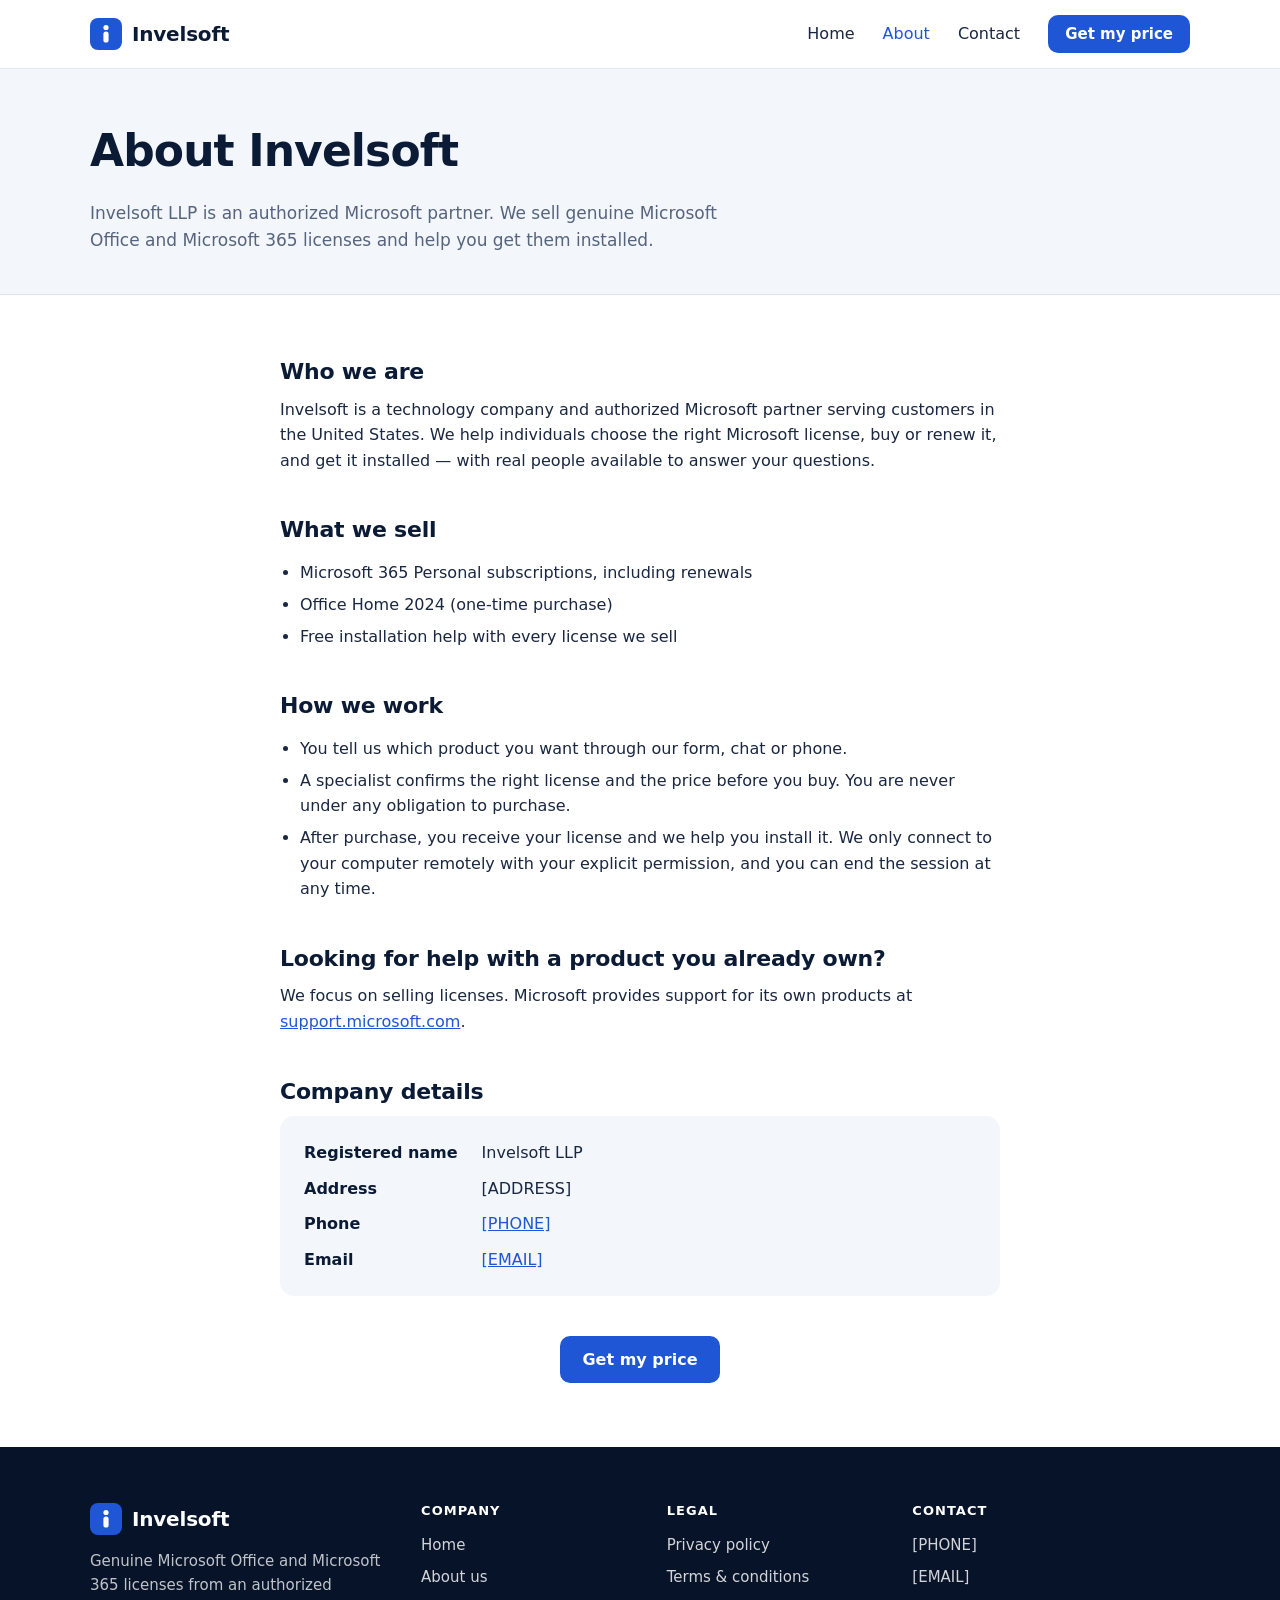
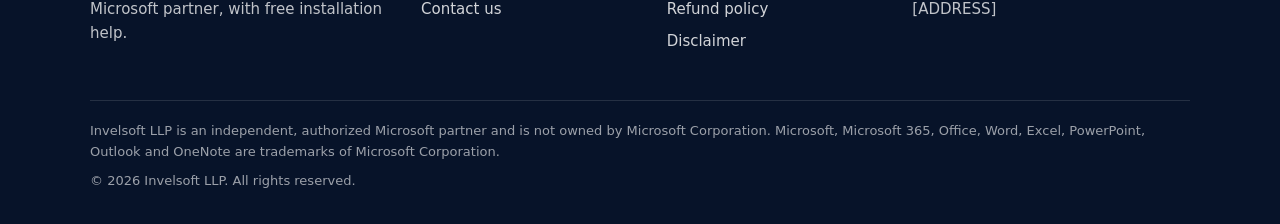
==== about.html @ 3e319850 "Focus landing page on buying Microsoft Office and Microsoft 365 Two products (Microsoft 365 Personal" ====
<!DOCTYPE html>
<html lang="en">
<head>
  <meta charset="utf-8">
  <meta name="viewport" content="width=device-width, initial-scale=1, viewport-fit=cover">
  <title>About us – Invelsoft</title>
  <meta name="description" content="Invelsoft LLP is an authorized Microsoft partner selling genuine Microsoft Office and Microsoft 365 licenses with free installation help.">
  <link rel="icon" href="favicon.svg" type="image/svg+xml">
  <link rel="stylesheet" href="css/style.css">
  <script src="js/main.js" defer></script>
</head>
<body class="has-mobile-cta">
  <a class="skip-link" href="#main">Skip to content</a>

  <header class="site-header">
    <div class="container header-inner">
      <a class="brand" href="index.html" aria-label="Invelsoft home">
        <svg class="brand-mark" viewBox="0 0 32 32" aria-hidden="true"><rect width="32" height="32" rx="8" fill="#1f56d6"/><circle cx="16" cy="9.5" r="2.6" fill="#fff"/><rect x="13.4" y="13.5" width="5.2" height="11" rx="2.6" fill="#fff"/></svg>
        <span>Invelsoft</span>
      </a>
      <button class="nav-toggle" type="button" aria-expanded="false" aria-controls="site-nav" aria-label="Menu">
        <span></span><span></span><span></span>
      </button>
      <nav id="site-nav" class="site-nav" aria-label="Main">
        <a href="index.html">Home</a>
        <a href="about.html" aria-current="page">About</a>
        <a href="contact.html">Contact</a>
        <a class="btn btn-primary btn-sm" href="index.html#quote">Get my price</a>
      </nav>
    </div>
  </header>

  <main id="main">
    <section class="page-hero">
      <div class="container">
        <h1>About Invelsoft</h1>
        <p>Invelsoft LLP is an authorized Microsoft partner. We sell genuine Microsoft Office and Microsoft 365 licenses and help you get them installed.</p>
      </div>
    </section>

    <section class="section">
      <div class="container prose">
        <h2>Who we are</h2>
        <p>Invelsoft is a technology company and authorized Microsoft partner serving customers in the United States. We help individuals choose the right Microsoft license, buy or renew it, and get it installed — with real people available to answer your questions.</p>

        <h2>What we sell</h2>
        <ul>
          <li>Microsoft 365 Personal subscriptions, including renewals</li>
          <li>Office Home 2024 (one-time purchase)</li>
          <li>Free installation help with every license we sell</li>
        </ul>

        <h2>How we work</h2>
        <ul>
          <li>You tell us which product you want through our form, chat or phone.</li>
          <li>A specialist confirms the right license and the price before you buy. You are never under any obligation to purchase.</li>
          <li>After purchase, you receive your license and we help you install it. We only connect to your computer remotely with your explicit permission, and you can end the session at any time.</li>
        </ul>

        <h2>Looking for help with a product you already own?</h2>
        <p>We focus on selling licenses. Microsoft provides support for its own products at <a href="https://support.microsoft.com" rel="noopener" target="_blank">support.microsoft.com</a>.</p>

        <h2>Company details</h2>
        <dl class="detail-list">
          <dt>Registered name</dt>
          <dd>Invelsoft LLP</dd>
          <dt>Address</dt>
          <dd>[ADDRESS]</dd>
          <dt>Phone</dt>
          <dd><a href="tel:[PHONE_TEL]">[PHONE]</a></dd>
          <dt>Email</dt>
          <dd><a href="mailto:[EMAIL]">[EMAIL]</a></dd>
        </dl>

        <div class="center-cta">
          <a class="btn btn-primary" href="index.html#quote">Get my price</a>
        </div>
      </div>
    </section>
  </main>

  <footer class="site-footer">
    <div class="container">
      <div class="footer-grid">
        <div class="footer-brand">
          <a class="brand" href="index.html">
            <svg class="brand-mark" viewBox="0 0 32 32" aria-hidden="true"><rect width="32" height="32" rx="8" fill="#1f56d6"/><circle cx="16" cy="9.5" r="2.6" fill="#fff"/><rect x="13.4" y="13.5" width="5.2" height="11" rx="2.6" fill="#fff"/></svg>
            <span>Invelsoft</span>
          </a>
          <p>Genuine Microsoft Office and Microsoft 365 licenses from an authorized Microsoft partner, with free installation help.</p>
        </div>
        <div>
          <h2 class="footer-title">Company</h2>
          <ul>
            <li><a href="index.html">Home</a></li>
            <li><a href="about.html">About us</a></li>
            <li><a href="contact.html">Contact us</a></li>
          </ul>
        </div>
        <div>
          <h2 class="footer-title">Legal</h2>
          <ul>
            <li><a href="privacy-policy.html">Privacy policy</a></li>
            <li><a href="terms.html">Terms &amp; conditions</a></li>
            <li><a href="refund-policy.html">Refund policy</a></li>
            <li><a href="disclaimer.html">Disclaimer</a></li>
          </ul>
        </div>
        <div>
          <h2 class="footer-title">Contact</h2>
          <ul>
            <li><a href="tel:[PHONE_TEL]">[PHONE]</a></li>
            <li><a href="mailto:[EMAIL]">[EMAIL]</a></li>
            <li>[ADDRESS]</li>
          </ul>
        </div>
      </div>
      <div class="footer-bottom">
        <p>Invelsoft LLP is an independent, authorized Microsoft partner and is not owned by Microsoft Corporation. Microsoft, Microsoft 365, Office, Word, Excel, PowerPoint, Outlook and OneNote are trademarks of Microsoft Corporation.</p>
        <p>&copy; <span data-year>2026</span> Invelsoft LLP. All rights reserved.</p>
      </div>
    </div>
  </footer>

  <div class="mobile-cta">
    <a class="btn btn-outline" href="tel:[PHONE_TEL]">
      <svg class="icon" viewBox="0 0 24 24" aria-hidden="true"><path d="M22 16.92v3a2 2 0 0 1-2.18 2 19.79 19.79 0 0 1-8.63-3.07 19.5 19.5 0 0 1-6-6 19.79 19.79 0 0 1-3.07-8.67A2 2 0 0 1 4.11 2h3a2 2 0 0 1 2 1.72c.13.96.36 1.9.7 2.81a2 2 0 0 1-.45 2.11L8.09 9.91a16 16 0 0 0 6 6l1.27-1.27a2 2 0 0 1 2.11-.45c.91.34 1.85.57 2.81.7A2 2 0 0 1 22 16.92z"/></svg>
      Call now
    </a>
    <a class="btn btn-primary" href="index.html#quote">Get my price</a>
  </div>
</body>
</html>
---- css/style.css ----
:root {
  --navy: #0b1b36;
  --ink: #1a2740;
  --muted: #56647d;
  --line: #e0e6ef;
  --bg: #ffffff;
  --bg-soft: #f3f6fb;
  --primary: #1f56d6;
  --primary-hover: #1846b3;
  --primary-soft: #e9efff;
  --success: #0e8f64;
  --success-soft: #e2f5ee;
  --danger: #b42323;
  --danger-soft: #fdeeee;
  --radius: 14px;
  --shadow: 0 1px 2px rgba(11, 27, 54, 0.05), 0 6px 20px rgba(11, 27, 54, 0.06);
  --shadow-lg: 0 2px 4px rgba(11, 27, 54, 0.05), 0 18px 40px rgba(11, 27, 54, 0.1);
  --header-h: 68px;
  --font: system-ui, -apple-system, "Segoe UI", Roboto, "Helvetica Neue", Arial, sans-serif;
}

*,
*::before,
*::after {
  box-sizing: border-box;
}

[hidden] {
  display: none !important;
}

html {
  color-scheme: light;
  -webkit-text-size-adjust: 100%;
  scroll-behavior: smooth;
}

body {
  margin: 0;
  font-family: var(--font);
  font-size: 16px;
  line-height: 1.6;
  color: var(--ink);
  background: var(--bg);
}

img,
svg {
  display: block;
  max-width: 100%;
}

a {
  color: var(--primary);
}

a:hover {
  color: var(--primary-hover);
}

h1,
h2,
h3 {
  margin: 0 0 0.5em;
  line-height: 1.2;
  color: var(--navy);
  letter-spacing: -0.01em;
}

h1 {
  font-size: clamp(2rem, 4.2vw, 2.75rem);
  letter-spacing: -0.02em;
}

h2 {
  font-size: clamp(1.5rem, 3vw, 2rem);
}

h3,
.h3 {
  font-size: 1.125rem;
}

p {
  margin: 0 0 1em;
}

:focus-visible {
  outline: 3px solid var(--primary);
  outline-offset: 2px;
}

[id] {
  scroll-margin-top: calc(var(--header-h) + 16px);
}

.container {
  width: 100%;
  max-width: 1140px;
  margin: 0 auto;
  padding: 0 20px;
}

.container.narrow {
  max-width: 760px;
}

.icon {
  fill: none;
  stroke: currentColor;
  stroke-width: 1.8;
  stroke-linecap: round;
  stroke-linejoin: round;
}

.skip-link {
  position: absolute;
  left: 12px;
  top: -60px;
  z-index: 100;
  padding: 10px 16px;
  background: var(--navy);
  color: #fff;
  border-radius: 8px;
  text-decoration: none;
}

.skip-link:focus {
  top: 12px;
  color: #fff;
}

.lead {
  font-size: 1.125rem;
  color: var(--muted);
}

/* Buttons */

.btn {
  display: inline-flex;
  align-items: center;
  justify-content: center;
  gap: 0.5rem;
  padding: 0.8rem 1.35rem;
  border: 1.5px solid transparent;
  border-radius: 10px;
  font: inherit;
  font-size: 1rem;
  font-weight: 700;
  line-height: 1.2;
  text-decoration: none;
  cursor: pointer;
  transition: background-color 0.15s, border-color 0.15s, color 0.15s;
}

.btn .icon {
  width: 18px;
  height: 18px;
  flex: none;
}

.btn-primary {
  background: var(--primary);
  color: #fff;
}

.btn-primary:hover {
  background: var(--primary-hover);
  color: #fff;
}

.btn-outline {
  background: #fff;
  color: var(--navy);
  border-color: var(--line);
}

.btn-outline:hover {
  border-color: var(--primary);
  color: var(--primary);
}

.btn-light {
  background: #fff;
  color: var(--navy);
}

.btn-light:hover {
  background: var(--primary-soft);
  color: var(--navy);
}

.btn-ghost-light {
  background: transparent;
  color: #fff;
  border-color: rgba(255, 255, 255, 0.4);
}

.btn-ghost-light:hover {
  background: rgba(255, 255, 255, 0.08);
  border-color: #fff;
  color: #fff;
}

.btn-sm {
  padding: 0.55rem 1rem;
  font-size: 0.9375rem;
}

.btn[disabled] {
  opacity: 0.7;
  cursor: progress;
}

/* Top bar + header */

.topbar {
  padding: 8px 16px;
  background: var(--navy);
  color: #d9e2f2;
  font-size: 0.8125rem;
  text-align: center;
}

.topbar strong {
  color: #fff;
}

.site-header {
  position: sticky;
  top: 0;
  z-index: 50;
  background: rgba(255, 255, 255, 0.97);
  border-bottom: 1px solid var(--line);
}

.header-inner {
  display: flex;
  align-items: center;
  justify-content: space-between;
  gap: 16px;
  height: var(--header-h);
}

.brand {
  display: inline-flex;
  align-items: center;
  gap: 10px;
  font-size: 1.25rem;
  font-weight: 800;
  letter-spacing: -0.01em;
  color: var(--navy);
  text-decoration: none;
}

.brand:hover {
  color: var(--navy);
}

.brand-mark {
  width: 32px;
  height: 32px;
  flex: none;
}

.header-actions {
  display: flex;
  align-items: center;
  gap: 18px;
}

.header-phone {
  display: flex;
  align-items: center;
  gap: 10px;
  color: var(--navy);
  text-decoration: none;
}

.header-phone:hover {
  color: var(--primary);
}

.header-phone .icon {
  width: 20px;
  height: 20px;
  color: var(--primary);
}

.header-phone small {
  display: block;
  font-size: 0.75rem;
  line-height: 1.2;
  color: var(--muted);
}

.header-phone strong {
  display: block;
  font-size: 1rem;
  line-height: 1.25;
}

.site-nav {
  display: flex;
  align-items: center;
  gap: 28px;
}

.site-nav a:not(.btn) {
  color: var(--ink);
  font-weight: 500;
  text-decoration: none;
}

.site-nav a:not(.btn):hover,
.site-nav a[aria-current="page"] {
  color: var(--primary);
}

.nav-toggle {
  display: none;
}

@media (max-width: 640px) {
  .header-phone small,
  .header-cta {
    display: none;
  }
}

@media (max-width: 760px) {
  .nav-toggle {
    display: inline-flex;
    flex-direction: column;
    align-items: center;
    justify-content: center;
    gap: 5px;
    width: 44px;
    height: 44px;
    padding: 0;
    background: #fff;
    border: 1px solid var(--line);
    border-radius: 10px;
    cursor: pointer;
  }

  .nav-toggle span {
    display: block;
    width: 20px;
    height: 2px;
    background: var(--navy);
    border-radius: 2px;
    transition: transform 0.2s, opacity 0.2s;
  }

  .nav-toggle[aria-expanded="true"] span:nth-child(1) {
    transform: translateY(7px) rotate(45deg);
  }

  .nav-toggle[aria-expanded="true"] span:nth-child(2) {
    opacity: 0;
  }

  .nav-toggle[aria-expanded="true"] span:nth-child(3) {
    transform: translateY(-7px) rotate(-45deg);
  }

  .site-nav {
    position: absolute;
    top: var(--header-h);
    left: 0;
    right: 0;
    display: none;
    flex-direction: column;
    align-items: stretch;
    gap: 0;
    padding: 4px 20px 20px;
    background: #fff;
    border-bottom: 1px solid var(--line);
    box-shadow: var(--shadow);
  }

  .site-nav.is-open {
    display: flex;
  }

  .site-nav a:not(.btn) {
    padding: 12px 0;
    border-bottom: 1px solid var(--line);
  }

  .site-nav .btn {
    margin-top: 16px;
  }
}

/* Hero */

.hero {
  padding: 48px 0 56px;
  background: linear-gradient(180deg, var(--bg-soft) 0%, #fff 100%);
}

.hero-grid {
  display: grid;
  grid-template-columns: minmax(0, 1.1fr) minmax(0, 0.9fr);
  gap: 48px;
  align-items: start;
}

.badge {
  display: inline-flex;
  align-items: center;
  gap: 8px;
  margin-bottom: 18px;
  padding: 6px 12px;
  background: #fff;
  border: 1px solid var(--line);
  border-radius: 999px;
  font-size: 0.8125rem;
  font-weight: 700;
  color: var(--navy);
}

.badge .icon {
  width: 16px;
  height: 16px;
  color: var(--primary);
  stroke-width: 2.2;
}

.hero h1 .accent {
  color: var(--primary);
}

.hero .lead {
  max-width: 560px;
  margin-bottom: 22px;
}

.hero-points {
  display: grid;
  gap: 10px;
  margin: 0 0 28px;
  padding: 0;
  list-style: none;
}

.hero-points li {
  display: flex;
  align-items: flex-start;
  gap: 10px;
  font-weight: 500;
}

.hero-points .icon,
.checklist .icon {
  flex: none;
  color: var(--success);
  stroke-width: 3;
}

.hero-points .icon {
  width: 24px;
  height: 24px;
  padding: 5px;
  border-radius: 50%;
  background: var(--success-soft);
}

.hero-actions {
  display: flex;
  flex-wrap: wrap;
  gap: 12px;
}

@media (max-width: 900px) {
  .hero-grid {
    grid-template-columns: 1fr;
    gap: 32px;
  }
}

@media (max-width: 760px) {
  .hero {
    padding: 32px 0 40px;
  }

  .hero-actions {
    display: none;
  }
}

/* Quote form */

.quote-card {
  padding: 28px;
  background: #fff;
  border: 1px solid var(--line);
  border-radius: 18px;
  box-shadow: var(--shadow-lg);
}

.quote-card h2 {
  margin-bottom: 4px;
  font-size: 1.375rem;
}

.quote-sub {
  margin: 0 0 18px;
  font-size: 0.9375rem;
  color: var(--muted);
}

.quote-card .btn-primary {
  width: 100%;
  padding: 0.9rem;
}

.quote-alt {
  margin: 14px 0 0;
  text-align: center;
  font-size: 0.9375rem;
  color: var(--muted);
}

.quote-alt a {
  font-weight: 700;
}

.consent {
  margin: 14px 0 0;
  font-size: 0.75rem;
  line-height: 1.5;
  color: var(--muted);
}

.field {
  display: flex;
  flex-direction: column;
  gap: 6px;
  margin-bottom: 14px;
}

.field label {
  font-size: 0.9375rem;
  font-weight: 600;
  color: var(--navy);
}

.field input,
.field select,
.field textarea {
  width: 100%;
  padding: 0.75rem 0.9rem;
  font: inherit;
  color: var(--ink);
  background: #fff;
  border: 1.5px solid #cdd6e4;
  border-radius: 10px;
  transition: border-color 0.15s, box-shadow 0.15s;
}

.field input:focus,
.field select:focus,
.field textarea:focus {
  outline: none;
  border-color: var(--primary);
  box-shadow: 0 0 0 4px rgba(31, 86, 214, 0.15);
}

.field input:user-invalid,
.field select:user-invalid {
  border-color: var(--danger);
}

.form-error {
  margin: 0 0 14px;
  padding: 10px 14px;
  background: var(--danger-soft);
  border: 1px solid #f1c4c4;
  border-radius: 10px;
  font-size: 0.9375rem;
  color: var(--danger);
}

.hp {
  position: absolute;
  left: -10000px;
  width: 1px;
  height: 1px;
  overflow: hidden;
}

@media (max-width: 560px) {
  .quote-card {
    padding: 22px 18px;
  }
}

/* Trust strip */

.trust-strip {
  background: #fff;
  border-top: 1px solid var(--line);
  border-bottom: 1px solid var(--line);
}

.trust-grid {
  display: grid;
  grid-template-columns: repeat(4, 1fr);
  gap: 16px;
  margin: 0;
  padding: 20px 0;
  list-style: none;
}

.trust-grid li {
  display: flex;
  align-items: center;
  gap: 12px;
}

.trust-grid strong {
  display: block;
  font-size: 0.9375rem;
  line-height: 1.3;
  color: var(--navy);
}

.trust-grid span {
  font-size: 0.8125rem;
  color: var(--muted);
}

.icon-tile {
  display: grid;
  place-items: center;
  flex: none;
  width: 44px;
  height: 44px;
  border-radius: 12px;
  background: var(--primary-soft);
  color: var(--primary);
}

.icon-tile .icon {
  width: 24px;
  height: 24px;
}

@media (max-width: 900px) {
  .trust-grid {
    grid-template-columns: 1fr 1fr;
  }
}

/* Sections */

.section {
  padding: 64px 0;
}

.section-alt {
  background: var(--bg-soft);
}

.section-head {
  max-width: 640px;
  margin: 0 auto 36px;
  text-align: center;
}

.section-head p {
  margin: 0;
  color: var(--muted);
}

@media (max-width: 560px) {
  .section {
    padding: 48px 0;
  }
}

/* Products */

.products {
  display: grid;
  grid-template-columns: repeat(2, minmax(0, 380px));
  justify-content: center;
  gap: 24px;
  margin: 0;
  padding: 0;
  list-style: none;
}

.product {
  position: relative;
  display: flex;
  flex-direction: column;
  padding: 24px 22px;
  background: #fff;
  border: 1px solid var(--line);
  border-radius: 16px;
}

.product.is-featured {
  border: 2px solid var(--primary);
  box-shadow: var(--shadow);
}

.product-tag {
  position: absolute;
  top: -12px;
  left: 20px;
  padding: 3px 10px;
  border-radius: 999px;
  background: var(--primary);
  color: #fff;
  font-size: 0.6875rem;
  font-weight: 800;
  letter-spacing: 0.05em;
  text-transform: uppercase;
}

.product .icon-tile {
  margin-bottom: 14px;
}

.product h3 {
  margin-bottom: 4px;
}

.product-desc {
  min-height: 3em;
  margin: 0 0 14px;
  font-size: 0.875rem;
  color: var(--muted);
}

.price {
  margin: 0;
  font-size: 1.625rem;
  font-weight: 800;
  line-height: 1.2;
  color: var(--navy);
}

.price small {
  font-size: 0.8125rem;
  font-weight: 600;
  color: var(--muted);
}

.checklist {
  display: grid;
  gap: 6px;
  flex: 1;
  margin: 14px 0 20px;
  padding: 0;
  list-style: none;
  font-size: 0.875rem;
}

.checklist li {
  display: flex;
  align-items: flex-start;
  gap: 8px;
}

.checklist .icon {
  width: 16px;
  height: 16px;
  margin-top: 3px;
}

.product .btn {
  width: 100%;
}

.products-note {
  margin: 28px 0 0;
  text-align: center;
  color: var(--muted);
}

.products-note a {
  font-weight: 700;
}

@media (max-width: 800px) {
  .products {
    grid-template-columns: minmax(0, 440px);
    gap: 28px;
  }
}

/* Included + steps */

.features {
  display: grid;
  grid-template-columns: repeat(4, 1fr);
  gap: 18px;
}

.feature,
.step-card,
.info-card {
  padding: 24px;
  background: #fff;
  border: 1px solid var(--line);
  border-radius: var(--radius);
}

.feature .icon-tile {
  margin-bottom: 14px;
}

.feature h3,
.step-card h3 {
  margin-bottom: 6px;
  font-size: 1.0625rem;
}

.feature p,
.step-card p,
.info-card p {
  margin: 0;
  font-size: 0.9375rem;
  color: var(--muted);
}

.steps-grid {
  display: grid;
  grid-template-columns: repeat(3, 1fr);
  gap: 18px;
  margin: 0;
  padding: 0;
  list-style: none;
}

.step-num {
  display: grid;
  place-items: center;
  width: 38px;
  height: 38px;
  margin-bottom: 14px;
  border-radius: 50%;
  background: var(--primary);
  color: #fff;
  font-weight: 800;
}

@media (max-width: 900px) {
  .features {
    grid-template-columns: 1fr 1fr;
  }

  .steps-grid {
    grid-template-columns: 1fr;
  }
}

@media (max-width: 480px) {
  .features {
    gap: 12px;
  }

  .feature {
    padding: 18px 16px;
  }

  .feature h3 {
    font-size: 1rem;
  }

  .feature p {
    font-size: 0.875rem;
  }
}

/* FAQ */

.faq {
  display: grid;
  gap: 12px;
  max-width: 760px;
  margin: 0 auto;
}

.faq details {
  background: #fff;
  border: 1px solid var(--line);
  border-radius: 12px;
}

.faq summary {
  display: flex;
  align-items: center;
  justify-content: space-between;
  gap: 16px;
  padding: 16px 20px;
  font-weight: 600;
  color: var(--navy);
  cursor: pointer;
  list-style: none;
}

.faq summary::-webkit-details-marker {
  display: none;
}

.faq summary::after {
  content: "+";
  flex: none;
  font-size: 1.5rem;
  font-weight: 400;
  line-height: 1;
  color: var(--primary);
  transition: transform 0.15s;
}

.faq details[open] summary::after {
  transform: rotate(45deg);
}

.faq details p {
  margin: 0;
  padding: 0 20px 18px;
  color: var(--muted);
}

/* CTA band */

.cta-band {
  padding: 52px 0;
  background: var(--navy);
  color: #fff;
}

.cta-inner {
  display: flex;
  flex-wrap: wrap;
  align-items: center;
  justify-content: space-between;
  gap: 24px;
}

.cta-band h2 {
  margin-bottom: 6px;
  color: #fff;
}

.cta-band p {
  margin: 0;
  color: rgba(255, 255, 255, 0.78);
}

.cta-actions {
  display: flex;
  flex-wrap: wrap;
  gap: 12px;
}

/* Footer */

.site-footer {
  padding: 56px 0 24px;
  background: #071329;
  color: rgba(255, 255, 255, 0.75);
  font-size: 0.9375rem;
}

.footer-grid {
  display: grid;
  grid-template-columns: 1.4fr 1fr 1fr 1.3fr;
  gap: 32px;
}

.footer-brand .brand {
  margin-bottom: 14px;
  color: #fff;
}

.footer-title {
  margin-bottom: 14px;
  font-size: 0.8125rem;
  letter-spacing: 0.08em;
  text-transform: uppercase;
  color: #fff;
}

.site-footer ul {
  display: grid;
  gap: 8px;
  margin: 0;
  padding: 0;
  list-style: none;
}

.site-footer a {
  color: rgba(255, 255, 255, 0.82);
  text-decoration: none;
}

.site-footer a:hover {
  color: #fff;
  text-decoration: underline;
}

.footer-bottom {
  margin-top: 40px;
  padding-top: 20px;
  border-top: 1px solid rgba(255, 255, 255, 0.12);
  font-size: 0.8125rem;
  color: rgba(255, 255, 255, 0.6);
}

.footer-bottom p {
  margin: 0 0 8px;
}

@media (max-width: 900px) {
  .footer-grid {
    grid-template-columns: 1fr 1fr;
  }
}

@media (max-width: 560px) {
  .footer-grid {
    grid-template-columns: 1fr;
  }
}

/* Sticky mobile call bar */

.mobile-cta {
  display: none;
}

@media (max-width: 760px) {
  .mobile-cta {
    position: fixed;
    left: 0;
    right: 0;
    bottom: 0;
    z-index: 60;
    display: grid;
    grid-template-columns: 1fr 1fr;
    gap: 10px;
    padding: 10px 12px calc(10px + env(safe-area-inset-bottom));
    background: #fff;
    border-top: 1px solid var(--line);
    box-shadow: 0 -6px 20px rgba(11, 27, 54, 0.08);
  }

  .mobile-cta .btn {
    padding: 0.75rem 0.5rem;
    font-size: 0.9375rem;
  }

  body.has-mobile-cta {
    padding-bottom: calc(72px + env(safe-area-inset-bottom));
  }
}

/* Inner pages */

.page-hero {
  padding: 56px 0 40px;
  background: var(--bg-soft);
  border-bottom: 1px solid var(--line);
}

.page-hero p {
  max-width: 680px;
  margin: 0;
  font-size: 1.0625rem;
  color: var(--muted);
}

.prose {
  max-width: 760px;
}

.prose h2 {
  margin-top: 2em;
  font-size: 1.375rem;
}

.prose h2:first-child {
  margin-top: 0;
}

.prose ul {
  padding-left: 1.25rem;
}

.prose li {
  margin-bottom: 0.4em;
}

.updated {
  margin-top: 10px;
  font-size: 0.9375rem;
  color: var(--muted);
}

.info-grid {
  display: grid;
  grid-template-columns: repeat(3, 1fr);
  gap: 20px;
}

.info-card {
  box-shadow: var(--shadow);
}

.info-card .icon-tile {
  margin-bottom: 16px;
}

.info-card a {
  font-weight: 600;
  word-break: break-word;
}

.detail-list {
  display: grid;
  grid-template-columns: max-content 1fr;
  gap: 10px 24px;
  margin: 0;
  padding: 24px;
  background: var(--bg-soft);
  border-radius: var(--radius);
}

.detail-list dt {
  font-weight: 600;
  color: var(--navy);
}

.detail-list dd {
  margin: 0;
}

.center-cta {
  margin-top: 40px;
  text-align: center;
}

@media (max-width: 900px) {
  .info-grid {
    grid-template-columns: 1fr;
  }
}

@media (max-width: 560px) {
  .detail-list {
    grid-template-columns: 1fr;
    gap: 2px;
  }

  .detail-list dd {
    margin-bottom: 10px;
  }
}

/* Thank you */

.thanks {
  min-height: 60vh;
  padding: 72px 0;
  background: var(--bg-soft);
  text-align: center;
}

.panel {
  max-width: 600px;
  margin: 0 auto;
  padding: 36px 28px;
  background: #fff;
  border: 1px solid var(--line);
  border-radius: 18px;
  box-shadow: var(--shadow);
}

.thanks-icon {
  display: grid;
  place-items: center;
  width: 72px;
  height: 72px;
  margin: 0 auto 20px;
  border-radius: 50%;
  background: var(--success-soft);
  color: var(--success);
}

.thanks-icon .icon {
  width: 36px;
  height: 36px;
  stroke-width: 2.4;
}

.thanks .lead {
  margin-bottom: 28px;
}

.thanks-actions {
  display: flex;
  flex-wrap: wrap;
  justify-content: center;
  gap: 12px;
}

@media (prefers-reduced-motion: reduce) {
  *,
  *::before,
  *::after {
    transition: none !important;
  }

  html {
    scroll-behavior: auto;
  }
}
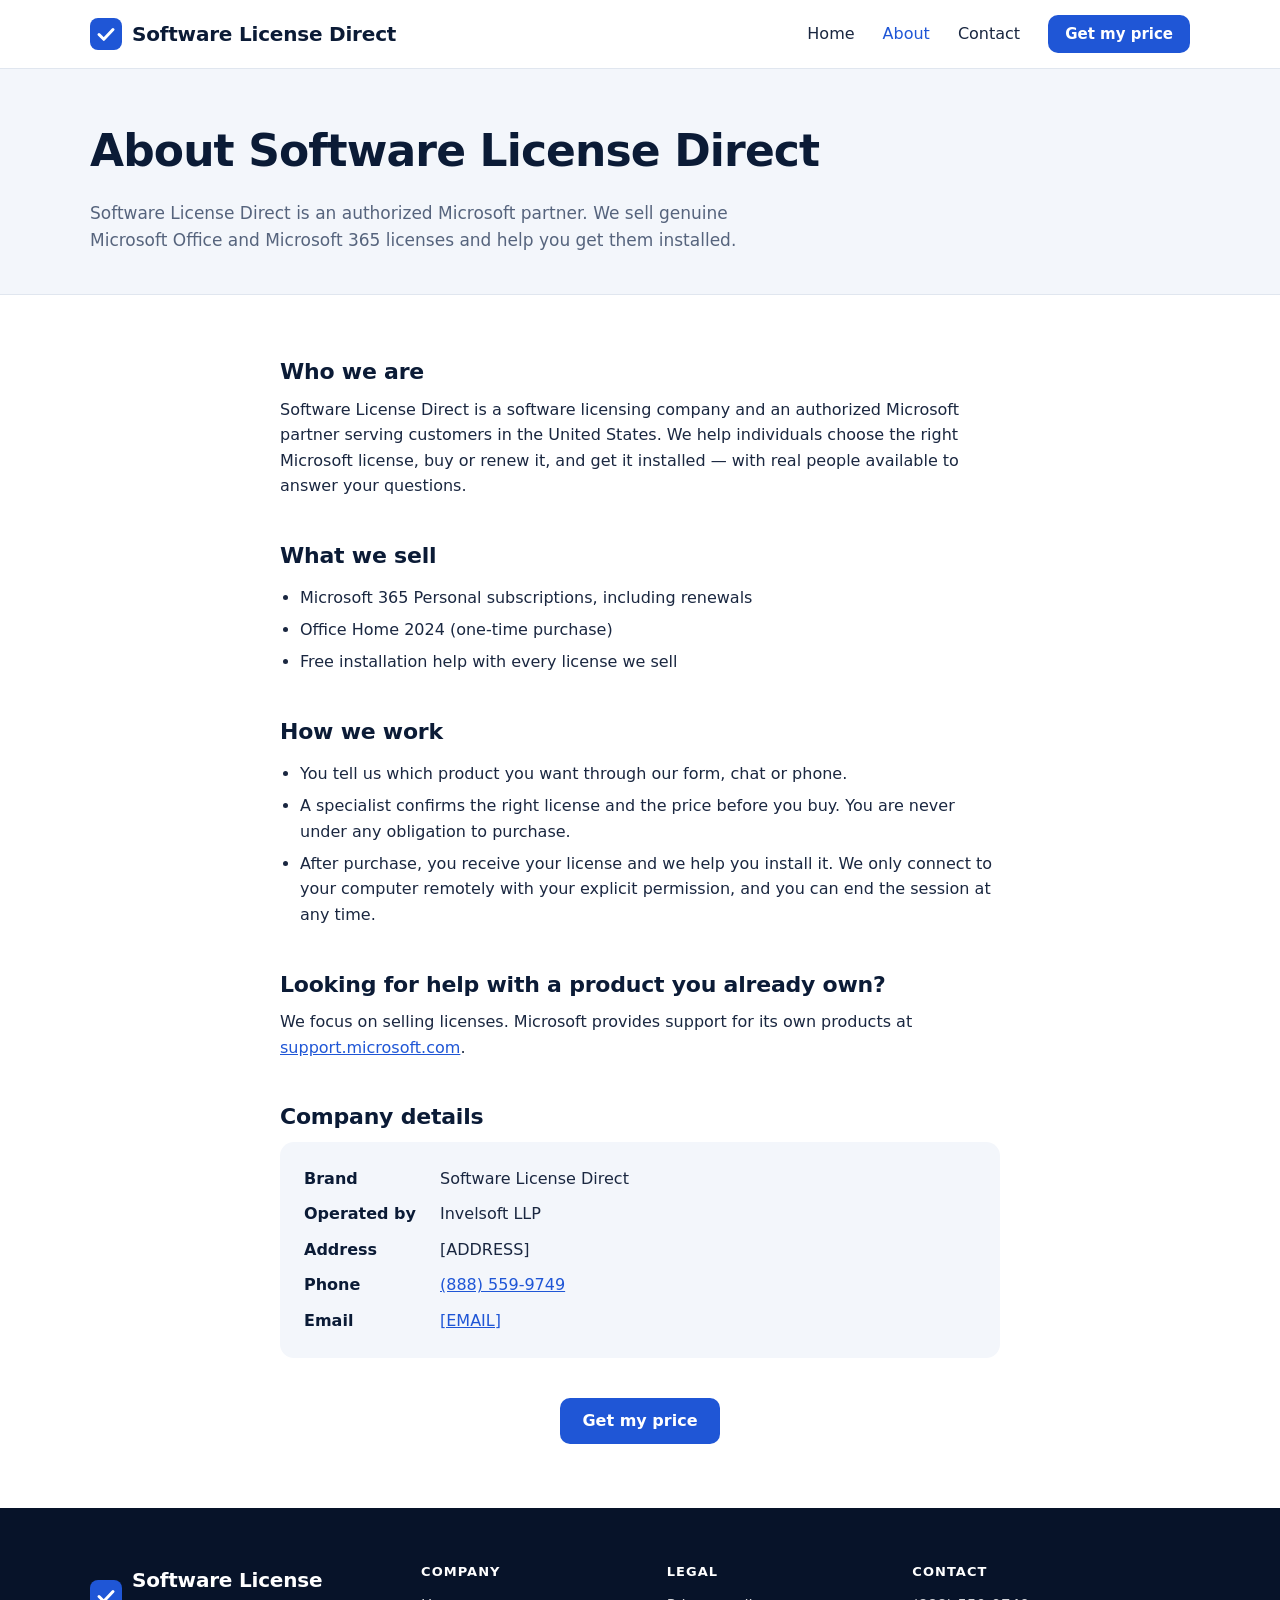
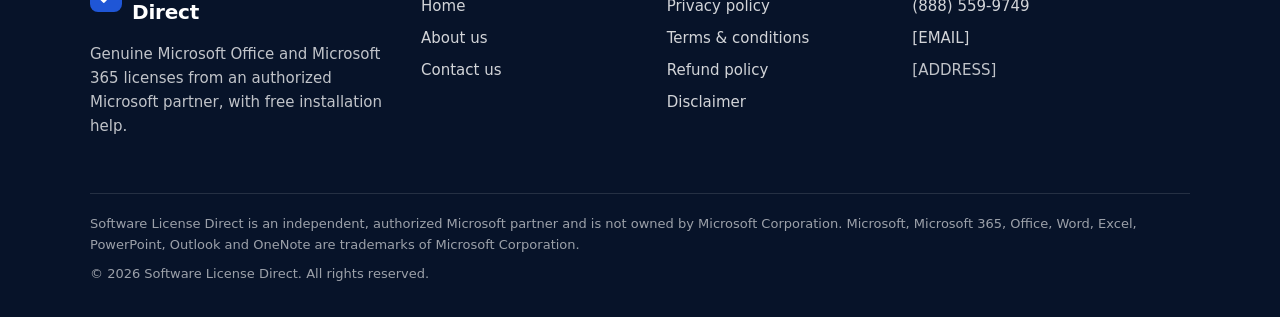
==== commit 67a443fd: "Rebrand site as Software License Direct and add business phone number New brand name, logo mark and " ====
--- a/about.html
+++ b/about.html
@@ -3,8 +3,8 @@
 <head>
   <meta charset="utf-8">
   <meta name="viewport" content="width=device-width, initial-scale=1, viewport-fit=cover">
-  <title>About us – Invelsoft</title>
-  <meta name="description" content="Invelsoft LLP is an authorized Microsoft partner selling genuine Microsoft Office and Microsoft 365 licenses with free installation help.">
+  <title>About us – Software License Direct</title>
+  <meta name="description" content="Software License Direct is an authorized Microsoft partner selling genuine Microsoft Office and Microsoft 365 licenses with free installation help.">
   <link rel="icon" href="favicon.svg" type="image/svg+xml">
   <link rel="stylesheet" href="css/style.css">
   <script src="js/main.js" defer></script>
@@ -14,9 +14,9 @@
 
   <header class="site-header">
     <div class="container header-inner">
-      <a class="brand" href="index.html" aria-label="Invelsoft home">
-        <svg class="brand-mark" viewBox="0 0 32 32" aria-hidden="true"><rect width="32" height="32" rx="8" fill="#1f56d6"/><circle cx="16" cy="9.5" r="2.6" fill="#fff"/><rect x="13.4" y="13.5" width="5.2" height="11" rx="2.6" fill="#fff"/></svg>
-        <span>Invelsoft</span>
+      <a class="brand" href="index.html" aria-label="Software License Direct home">
+        <svg class="brand-mark" viewBox="0 0 32 32" aria-hidden="true"><rect width="32" height="32" rx="8" fill="#1f56d6"/><path d="M9 16.5l4.8 4.8L23 11.5" fill="none" stroke="#fff" stroke-width="3" stroke-linecap="round" stroke-linejoin="round"/></svg>
+        <span>Software License Direct</span>
       </a>
       <button class="nav-toggle" type="button" aria-expanded="false" aria-controls="site-nav" aria-label="Menu">
         <span></span><span></span><span></span>
@@ -33,15 +33,15 @@
   <main id="main">
     <section class="page-hero">
       <div class="container">
-        <h1>About Invelsoft</h1>
-        <p>Invelsoft LLP is an authorized Microsoft partner. We sell genuine Microsoft Office and Microsoft 365 licenses and help you get them installed.</p>
+        <h1>About Software License Direct</h1>
+        <p>Software License Direct is an authorized Microsoft partner. We sell genuine Microsoft Office and Microsoft 365 licenses and help you get them installed.</p>
       </div>
     </section>
 
     <section class="section">
       <div class="container prose">
         <h2>Who we are</h2>
-        <p>Invelsoft is a technology company and authorized Microsoft partner serving customers in the United States. We help individuals choose the right Microsoft license, buy or renew it, and get it installed — with real people available to answer your questions.</p>
+        <p>Software License Direct is a software licensing company and an authorized Microsoft partner serving customers in the United States. We help individuals choose the right Microsoft license, buy or renew it, and get it installed — with real people available to answer your questions.</p>
 
         <h2>What we sell</h2>
         <ul>
@@ -62,12 +62,12 @@
 
         <h2>Company details</h2>
         <dl class="detail-list">
-          <dt>Registered name</dt>
+          <dt>Brand</dt><dd>Software License Direct</dd><dt>Operated by</dt>
           <dd>Invelsoft LLP</dd>
           <dt>Address</dt>
           <dd>[ADDRESS]</dd>
           <dt>Phone</dt>
-          <dd><a href="tel:[PHONE_TEL]">[PHONE]</a></dd>
+          <dd><a href="tel:+18885599749">(888) 559-9749</a></dd>
           <dt>Email</dt>
           <dd><a href="mailto:[EMAIL]">[EMAIL]</a></dd>
         </dl>
@@ -84,8 +84,8 @@
       <div class="footer-grid">
         <div class="footer-brand">
           <a class="brand" href="index.html">
-            <svg class="brand-mark" viewBox="0 0 32 32" aria-hidden="true"><rect width="32" height="32" rx="8" fill="#1f56d6"/><circle cx="16" cy="9.5" r="2.6" fill="#fff"/><rect x="13.4" y="13.5" width="5.2" height="11" rx="2.6" fill="#fff"/></svg>
-            <span>Invelsoft</span>
+            <svg class="brand-mark" viewBox="0 0 32 32" aria-hidden="true"><rect width="32" height="32" rx="8" fill="#1f56d6"/><path d="M9 16.5l4.8 4.8L23 11.5" fill="none" stroke="#fff" stroke-width="3" stroke-linecap="round" stroke-linejoin="round"/></svg>
+            <span>Software License Direct</span>
           </a>
           <p>Genuine Microsoft Office and Microsoft 365 licenses from an authorized Microsoft partner, with free installation help.</p>
         </div>
@@ -109,21 +109,21 @@
         <div>
           <h2 class="footer-title">Contact</h2>
           <ul>
-            <li><a href="tel:[PHONE_TEL]">[PHONE]</a></li>
+            <li><a href="tel:+18885599749">(888) 559-9749</a></li>
             <li><a href="mailto:[EMAIL]">[EMAIL]</a></li>
             <li>[ADDRESS]</li>
           </ul>
         </div>
       </div>
       <div class="footer-bottom">
-        <p>Invelsoft LLP is an independent, authorized Microsoft partner and is not owned by Microsoft Corporation. Microsoft, Microsoft 365, Office, Word, Excel, PowerPoint, Outlook and OneNote are trademarks of Microsoft Corporation.</p>
-        <p>&copy; <span data-year>2026</span> Invelsoft LLP. All rights reserved.</p>
+        <p>Software License Direct is an independent, authorized Microsoft partner and is not owned by Microsoft Corporation. Microsoft, Microsoft 365, Office, Word, Excel, PowerPoint, Outlook and OneNote are trademarks of Microsoft Corporation.</p>
+        <p>&copy; <span data-year>2026</span> Software License Direct. All rights reserved.</p>
       </div>
     </div>
   </footer>
 
   <div class="mobile-cta">
-    <a class="btn btn-outline" href="tel:[PHONE_TEL]">
+    <a class="btn btn-outline" href="tel:+18885599749">
       <svg class="icon" viewBox="0 0 24 24" aria-hidden="true"><path d="M22 16.92v3a2 2 0 0 1-2.18 2 19.79 19.79 0 0 1-8.63-3.07 19.5 19.5 0 0 1-6-6 19.79 19.79 0 0 1-3.07-8.67A2 2 0 0 1 4.11 2h3a2 2 0 0 1 2 1.72c.13.96.36 1.9.7 2.81a2 2 0 0 1-.45 2.11L8.09 9.91a16 16 0 0 0 6 6l1.27-1.27a2 2 0 0 1 2.11-.45c.91.34 1.85.57 2.81.7A2 2 0 0 1 22 16.92z"/></svg>
       Call now
     </a>
--- a/css/style.css
+++ b/css/style.css
@@ -282,6 +282,28 @@
   color: var(--primary);
 }
 
+@media (max-width: 480px) {
+  .brand {
+    gap: 8px;
+    font-size: 1.0625rem;
+    line-height: 1.15;
+  }
+
+  .brand-mark {
+    width: 28px;
+    height: 28px;
+  }
+
+  .header-actions {
+    gap: 10px;
+  }
+
+  .header-phone strong {
+    font-size: 0.9375rem;
+    white-space: nowrap;
+  }
+}
+
 .header-phone .icon {
   width: 20px;
   height: 20px;
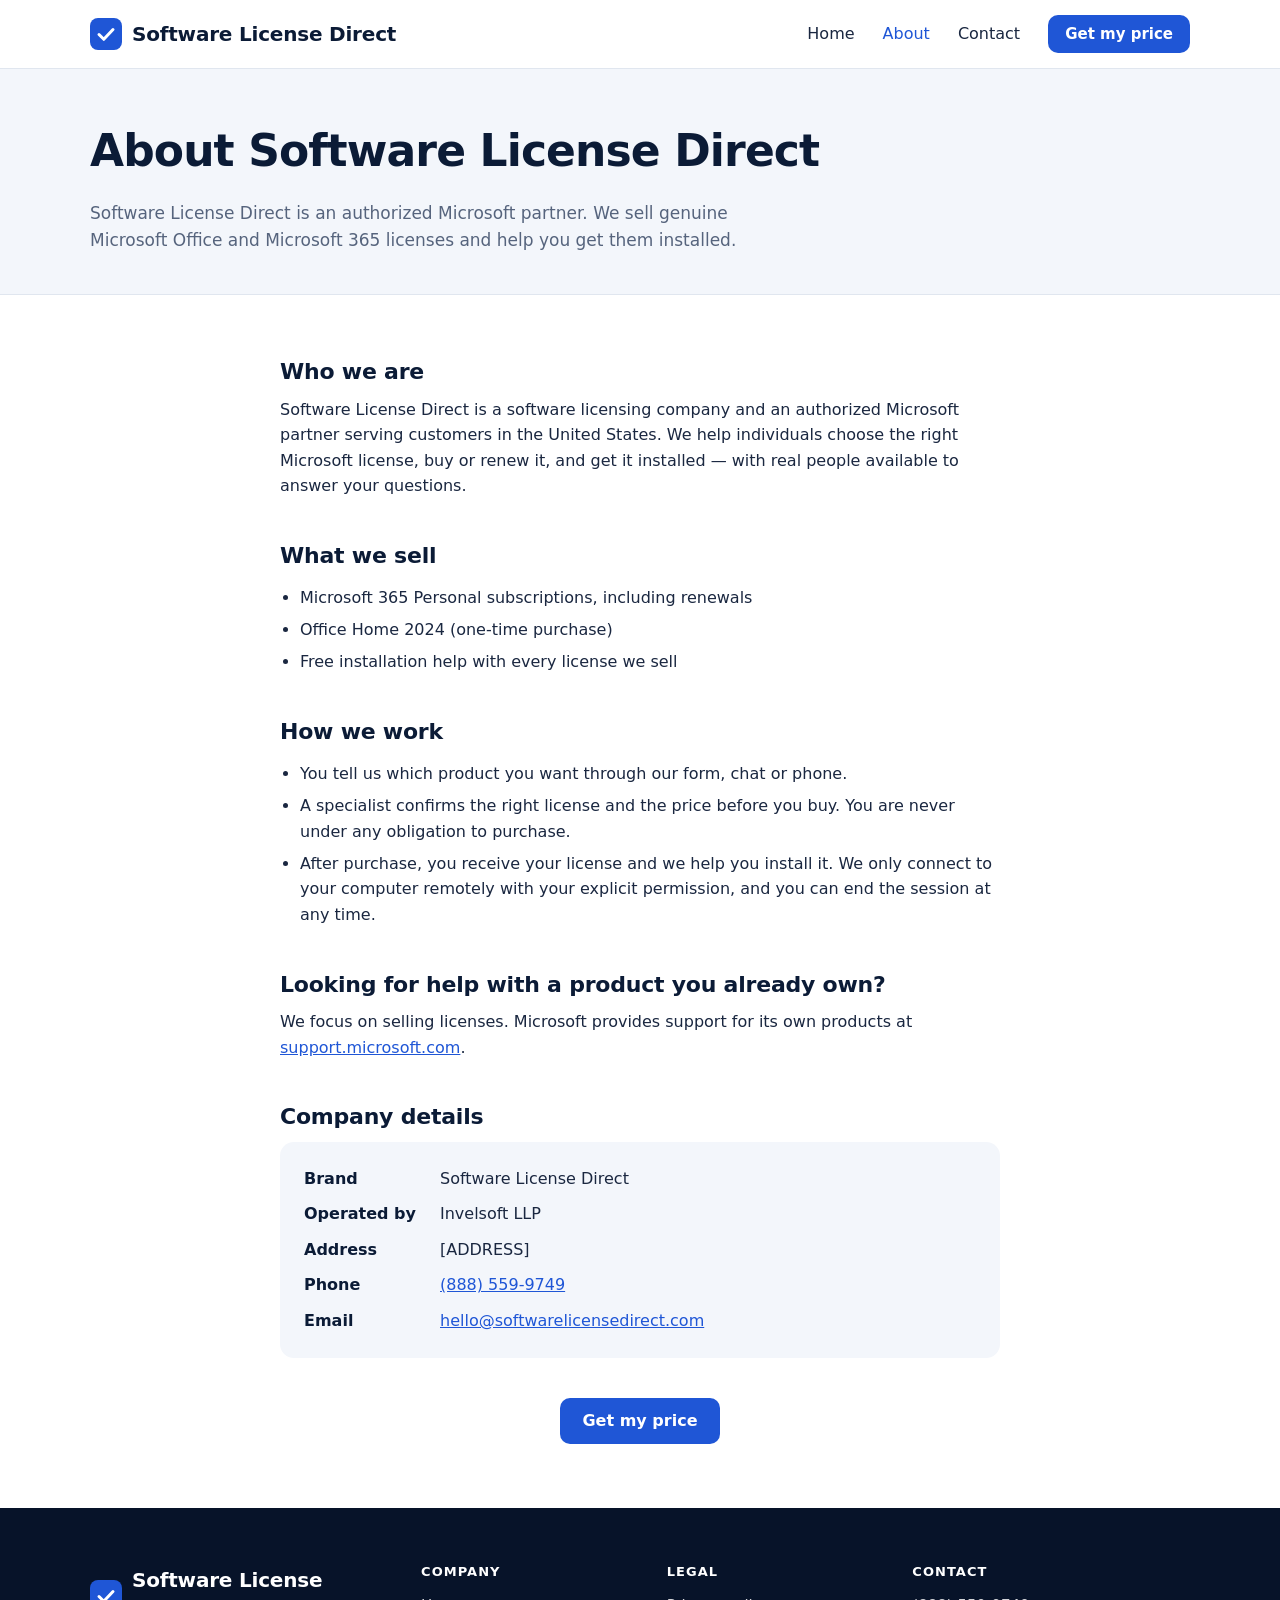
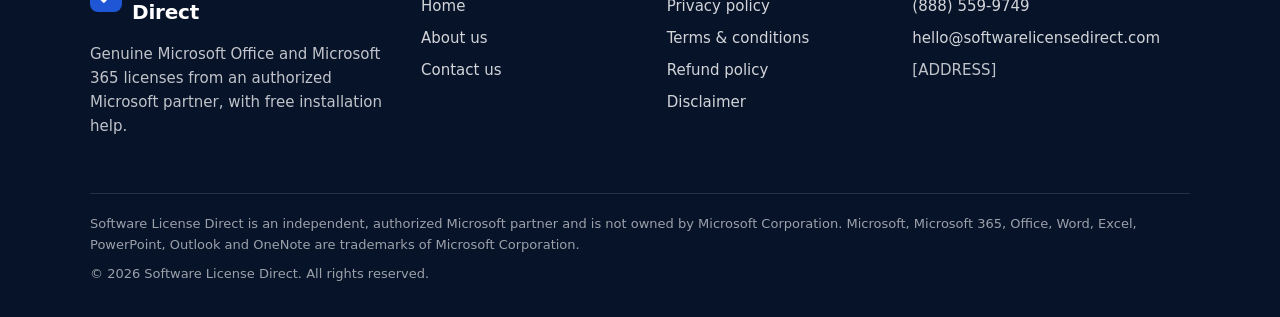
==== commit 0ad1b50a: "Add hello@softwarelicensedirect.com as the site contact email Co-Authored-By: Claude Sonnet 5.5 <nor" ====
--- a/about.html
+++ b/about.html
@@ -69,7 +69,7 @@
           <dt>Phone</dt>
           <dd><a href="tel:+18885599749">(888) 559-9749</a></dd>
           <dt>Email</dt>
-          <dd><a href="mailto:[EMAIL]">[EMAIL]</a></dd>
+          <dd><a href="mailto:hello@softwarelicensedirect.com">hello@softwarelicensedirect.com</a></dd>
         </dl>
 
         <div class="center-cta">
@@ -110,7 +110,7 @@
           <h2 class="footer-title">Contact</h2>
           <ul>
             <li><a href="tel:+18885599749">(888) 559-9749</a></li>
-            <li><a href="mailto:[EMAIL]">[EMAIL]</a></li>
+            <li><a href="mailto:hello@softwarelicensedirect.com">hello@softwarelicensedirect.com</a></li>
             <li>[ADDRESS]</li>
           </ul>
         </div>
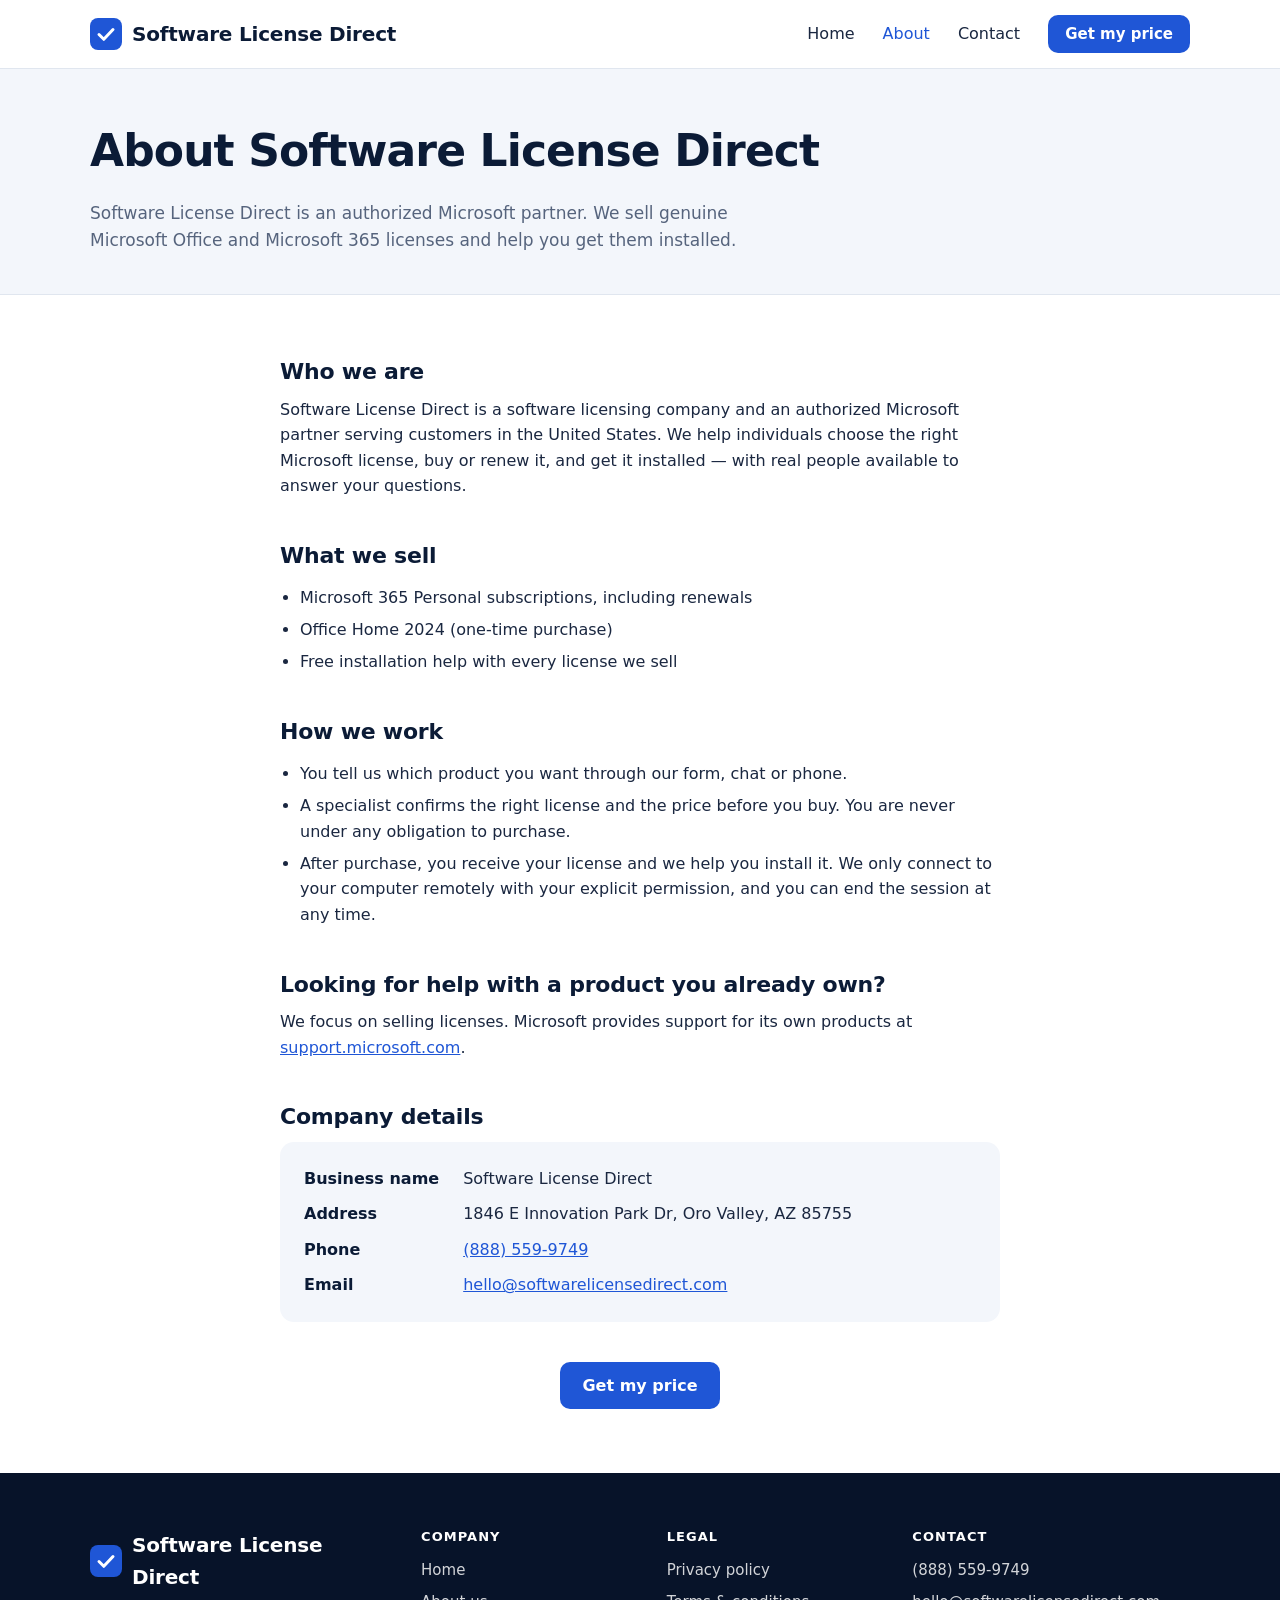
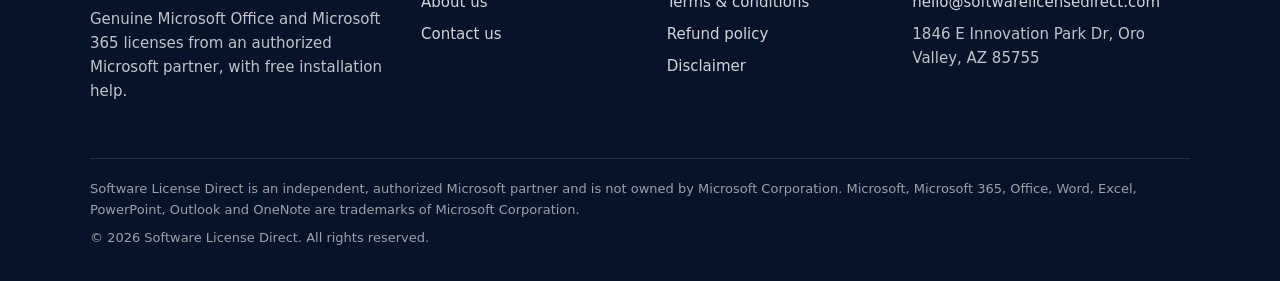
==== commit 3d366d3d: "Add business address and call hours, simplify business-name wording Co-Authored-By: Claude Sonnet 5." ====
--- a/about.html
+++ b/about.html
@@ -62,10 +62,10 @@
 
         <h2>Company details</h2>
         <dl class="detail-list">
-          <dt>Brand</dt><dd>Software License Direct</dd><dt>Operated by</dt>
-          <dd>Invelsoft LLP</dd>
+          <dt>Business name</dt>
+          <dd>Software License Direct</dd>
           <dt>Address</dt>
-          <dd>[ADDRESS]</dd>
+          <dd>1846 E Innovation Park Dr, Oro Valley, AZ 85755</dd>
           <dt>Phone</dt>
           <dd><a href="tel:+18885599749">(888) 559-9749</a></dd>
           <dt>Email</dt>
@@ -111,7 +111,7 @@
           <ul>
             <li><a href="tel:+18885599749">(888) 559-9749</a></li>
             <li><a href="mailto:hello@softwarelicensedirect.com">hello@softwarelicensedirect.com</a></li>
-            <li>[ADDRESS]</li>
+            <li>1846 E Innovation Park Dr, Oro Valley, AZ 85755</li>
           </ul>
         </div>
       </div>
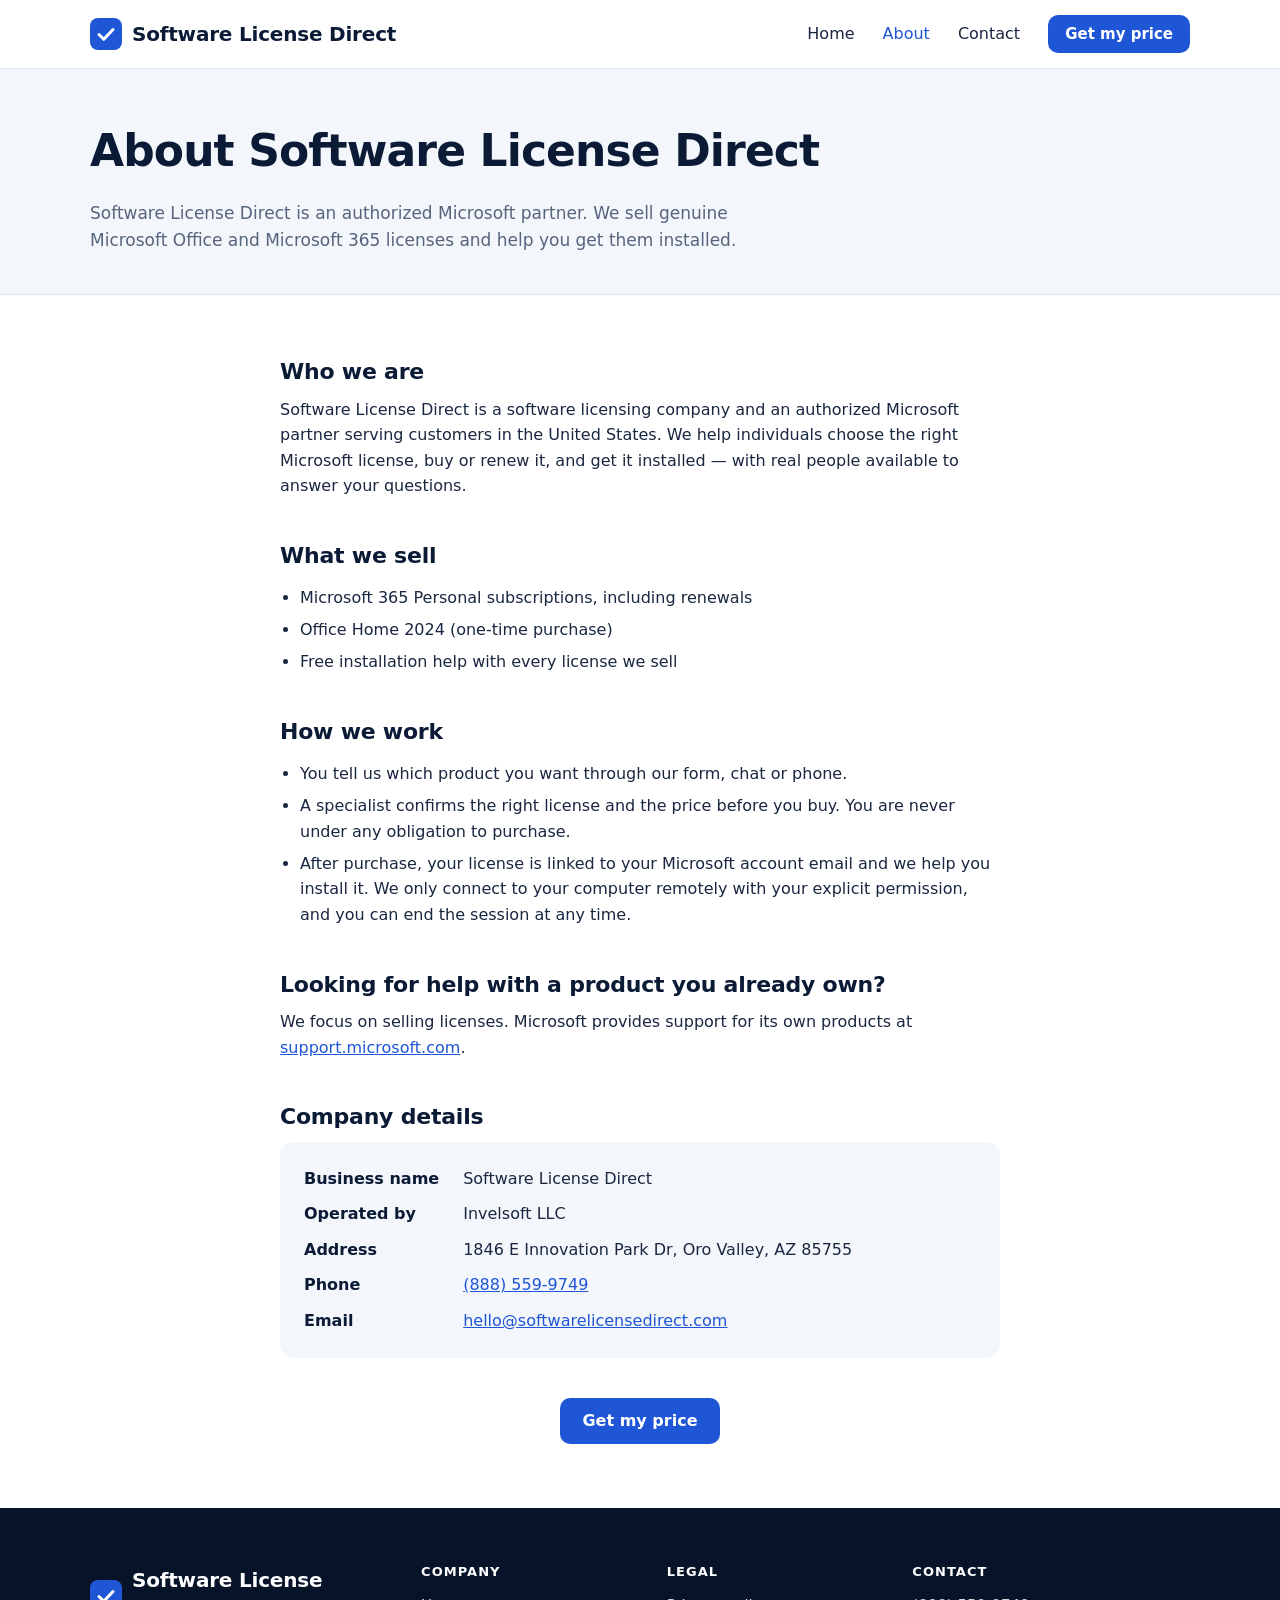
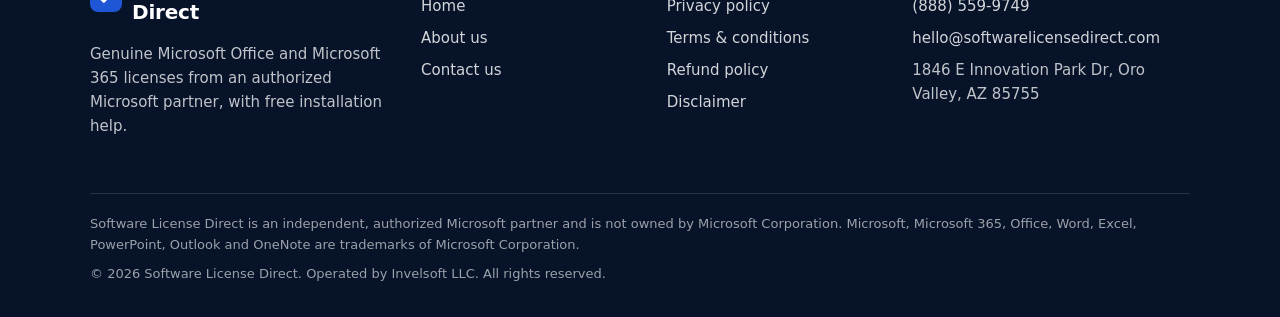
==== commit 5ac7d02d: "Fill delivery, refund and governing-law text and add operator line License delivery is now described" ====
--- a/about.html
+++ b/about.html
@@ -54,7 +54,7 @@
         <ul>
           <li>You tell us which product you want through our form, chat or phone.</li>
           <li>A specialist confirms the right license and the price before you buy. You are never under any obligation to purchase.</li>
-          <li>After purchase, you receive your license and we help you install it. We only connect to your computer remotely with your explicit permission, and you can end the session at any time.</li>
+          <li>After purchase, your license is linked to your Microsoft account email and we help you install it. We only connect to your computer remotely with your explicit permission, and you can end the session at any time.</li>
         </ul>
 
         <h2>Looking for help with a product you already own?</h2>
@@ -64,6 +64,8 @@
         <dl class="detail-list">
           <dt>Business name</dt>
           <dd>Software License Direct</dd>
+          <dt>Operated by</dt>
+          <dd>Invelsoft LLC</dd>
           <dt>Address</dt>
           <dd>1846 E Innovation Park Dr, Oro Valley, AZ 85755</dd>
           <dt>Phone</dt>
@@ -117,7 +119,7 @@
       </div>
       <div class="footer-bottom">
         <p>Software License Direct is an independent, authorized Microsoft partner and is not owned by Microsoft Corporation. Microsoft, Microsoft 365, Office, Word, Excel, PowerPoint, Outlook and OneNote are trademarks of Microsoft Corporation.</p>
-        <p>&copy; <span data-year>2026</span> Software License Direct. All rights reserved.</p>
+        <p>&copy; <span data-year>2026</span> Software License Direct. Operated by Invelsoft LLC. All rights reserved.</p>
       </div>
     </div>
   </footer>
